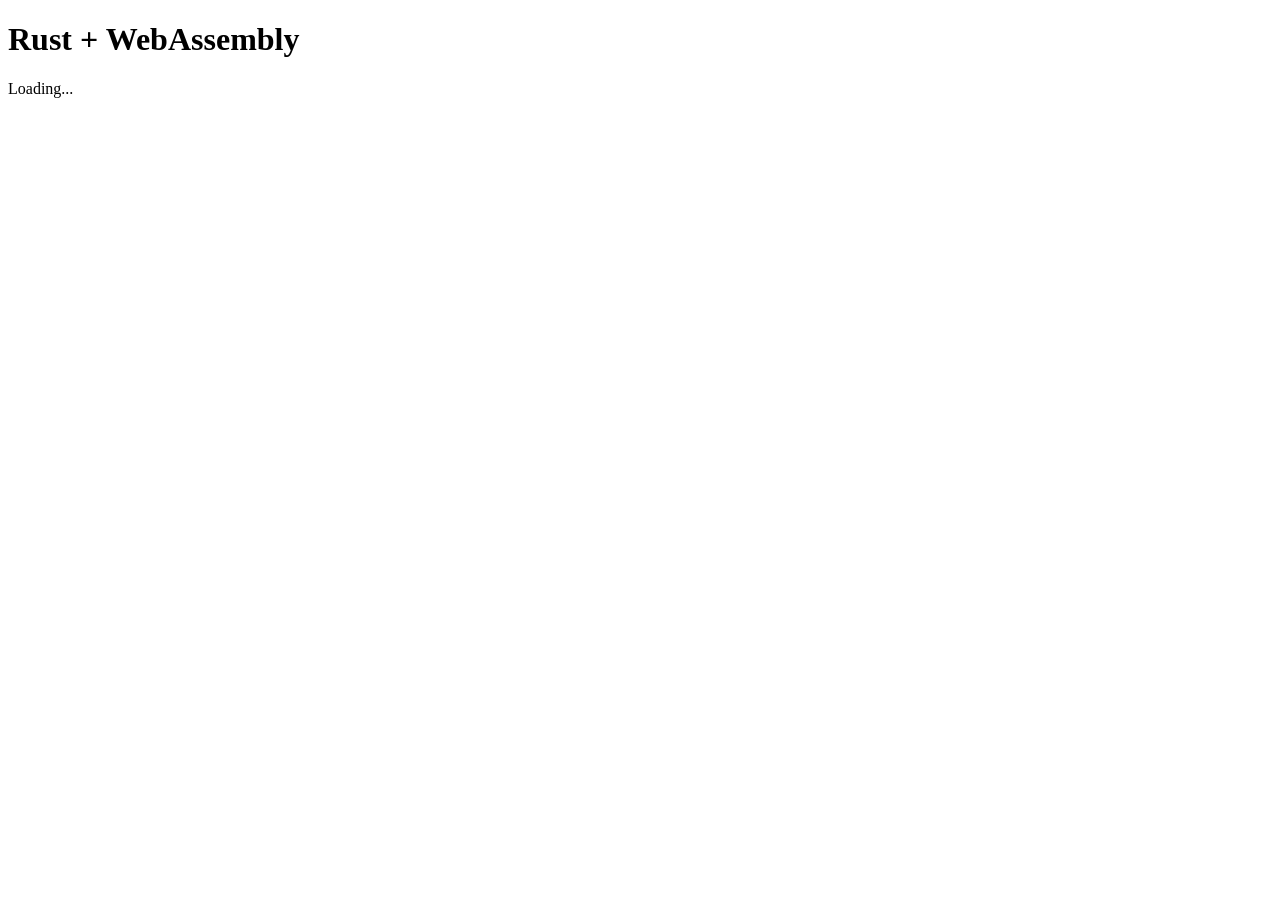
==== index.html @ 983c405c "Initial Rust and WebAssembly project" ====
<!DOCTYPE html>
<html lang="en">
<head>
    <meta charset="UTF-8">
    <title>Rust + WebAssembly</title>
</head>
<body>
    <h1>Rust + WebAssembly</h1>
    <p id="result">Loading...</p>

    <script type="module">
        import init, { add, uppercase } from "./pkg/rust_wasm_playground.js";

        async function main() {
            await init();

            const result = add(5, 10);

            document.getElementById("result").textContent =
                `Result from Rust: ${result}`;

            const message = uppercase("hello from javascript");
            document.body.appendChild(document.createElement("p")).textContent = `Message from Rust: ${message}`;
            const fileinput = document.createElement("input");
            fileinput.type = "file";
            fileinput.addEventListener("change", (event) => {
                const file = event.target.files[0];
                const reader = new FileReader();

                reader.onload = (event) => {
                    const message = uppercase(event.target.result);
                    document.body.appendChild(document.createElement("p")).textContent = `File content from Rust: ${message}`;
                };

                reader.readAsText(file);
            });

            document.body.appendChild(fileinput);
        }

        main().catch(console.error);
    </script>
</body>
</html>
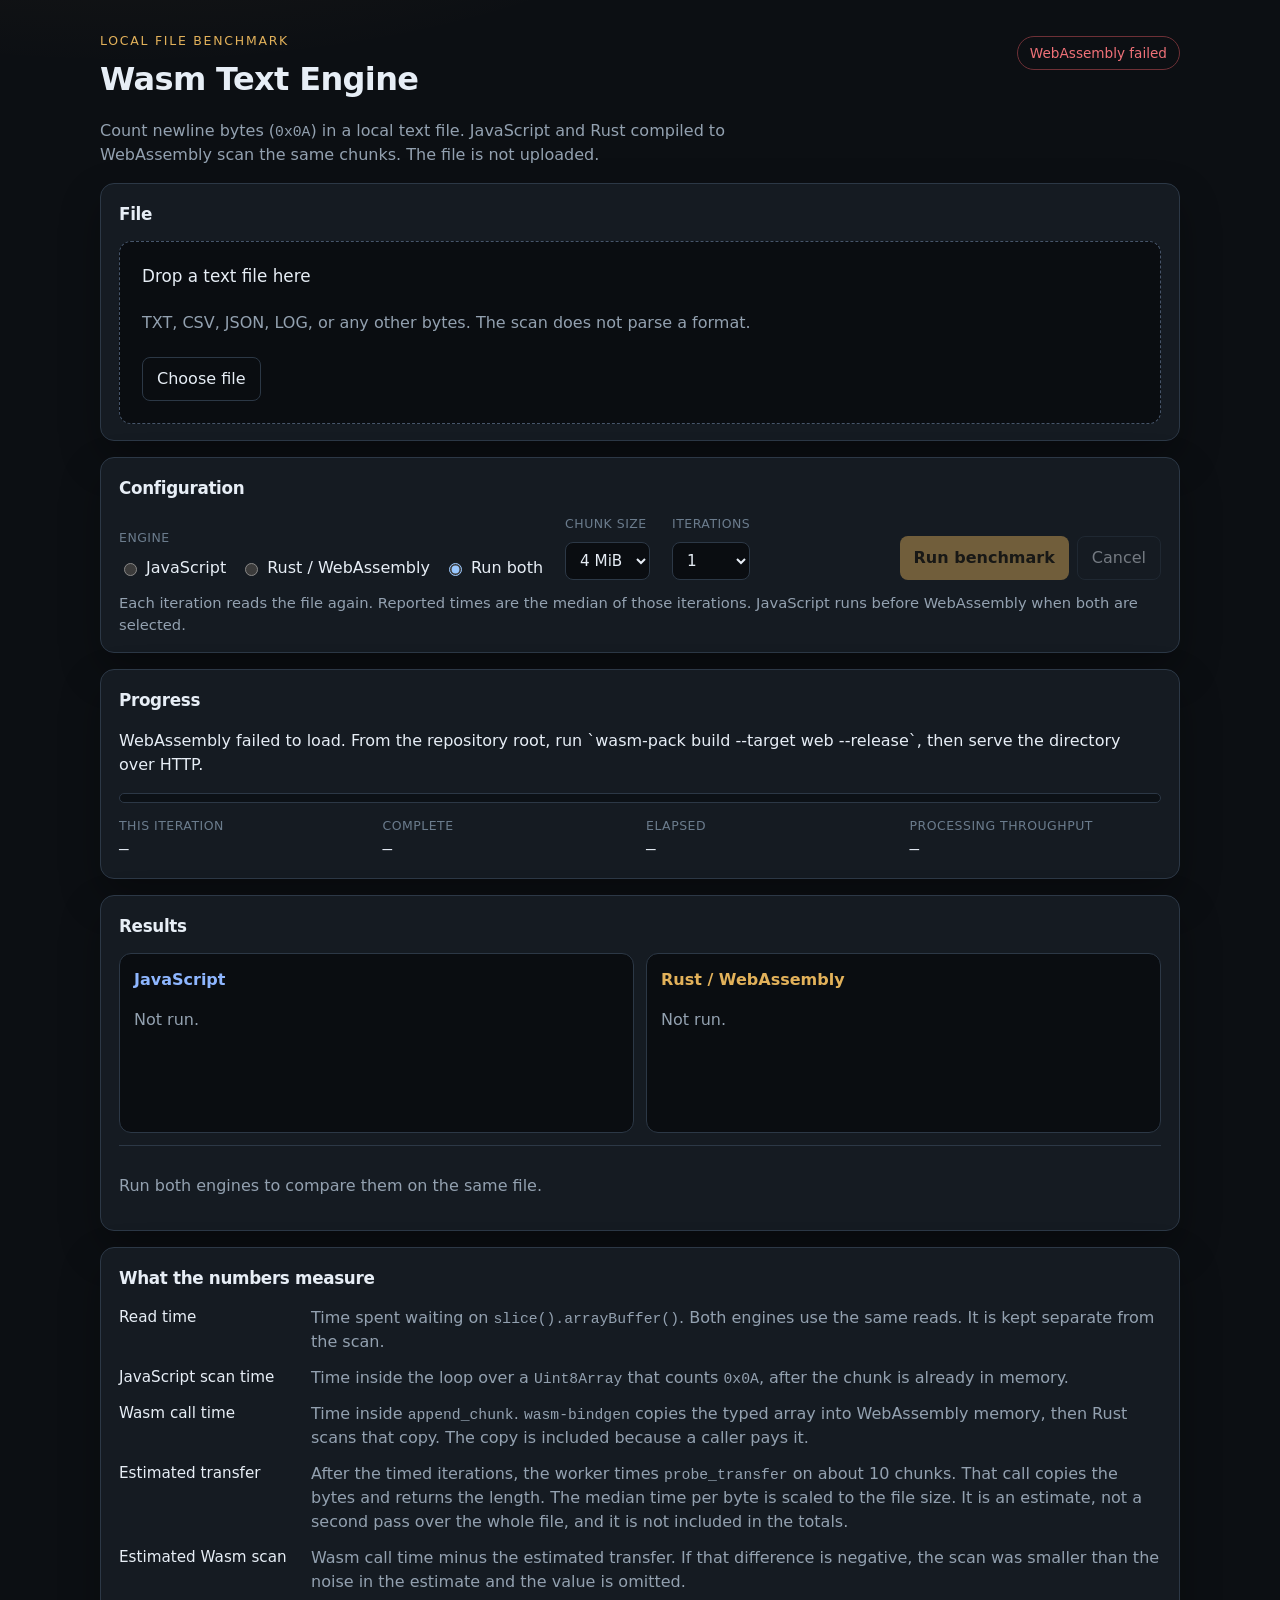
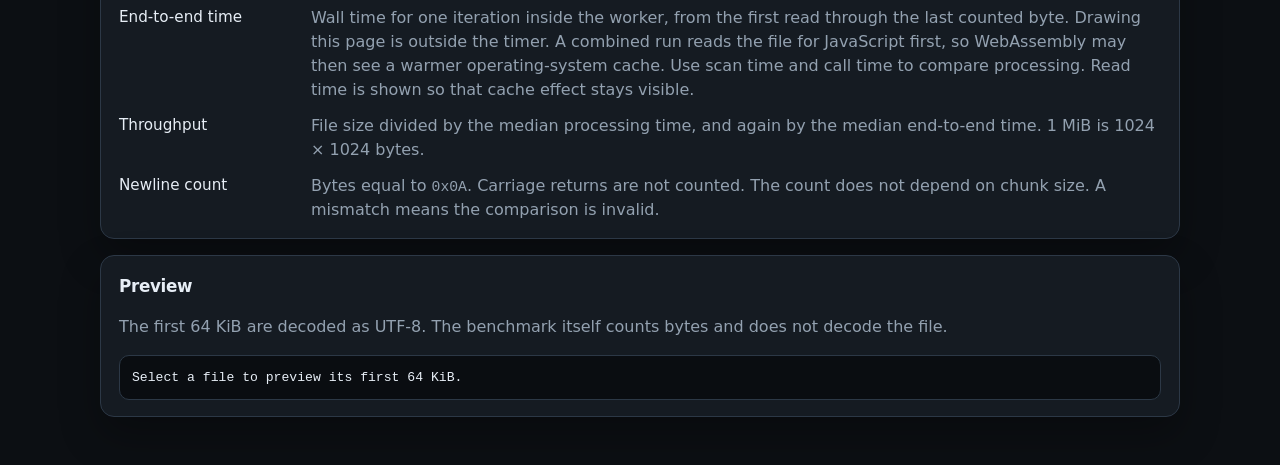
==== commit 0ffe9e21: "Add a chunked JavaScript versus WebAssembly newline benchmark Count 0x0A bytes from local files in a" ====
--- a/index.html
+++ b/index.html
@@ -2,43 +2,10 @@
 <html lang="en">
 <head>
     <meta charset="UTF-8">
-    <title>Rust + WebAssembly</title>
+    <meta http-equiv="refresh" content="0; url=web/">
+    <title>Wasm Text Engine</title>
 </head>
 <body>
-    <h1>Rust + WebAssembly</h1>
-    <p id="result">Loading...</p>
-
-    <script type="module">
-        import init, { add, uppercase } from "./pkg/rust_wasm_playground.js";
-
-        async function main() {
-            await init();
-
-            const result = add(5, 10);
-
-            document.getElementById("result").textContent =
-                `Result from Rust: ${result}`;
-
-            const message = uppercase("hello from javascript");
-            document.body.appendChild(document.createElement("p")).textContent = `Message from Rust: ${message}`;
-            const fileinput = document.createElement("input");
-            fileinput.type = "file";
-            fileinput.addEventListener("change", (event) => {
-                const file = event.target.files[0];
-                const reader = new FileReader();
-
-                reader.onload = (event) => {
-                    const message = uppercase(event.target.result);
-                    document.body.appendChild(document.createElement("p")).textContent = `File content from Rust: ${message}`;
-                };
-
-                reader.readAsText(file);
-            });
-
-            document.body.appendChild(fileinput);
-        }
-
-        main().catch(console.error);
-    </script>
+    <p><a href="web/">Open the benchmark</a></p>
 </body>
 </html>
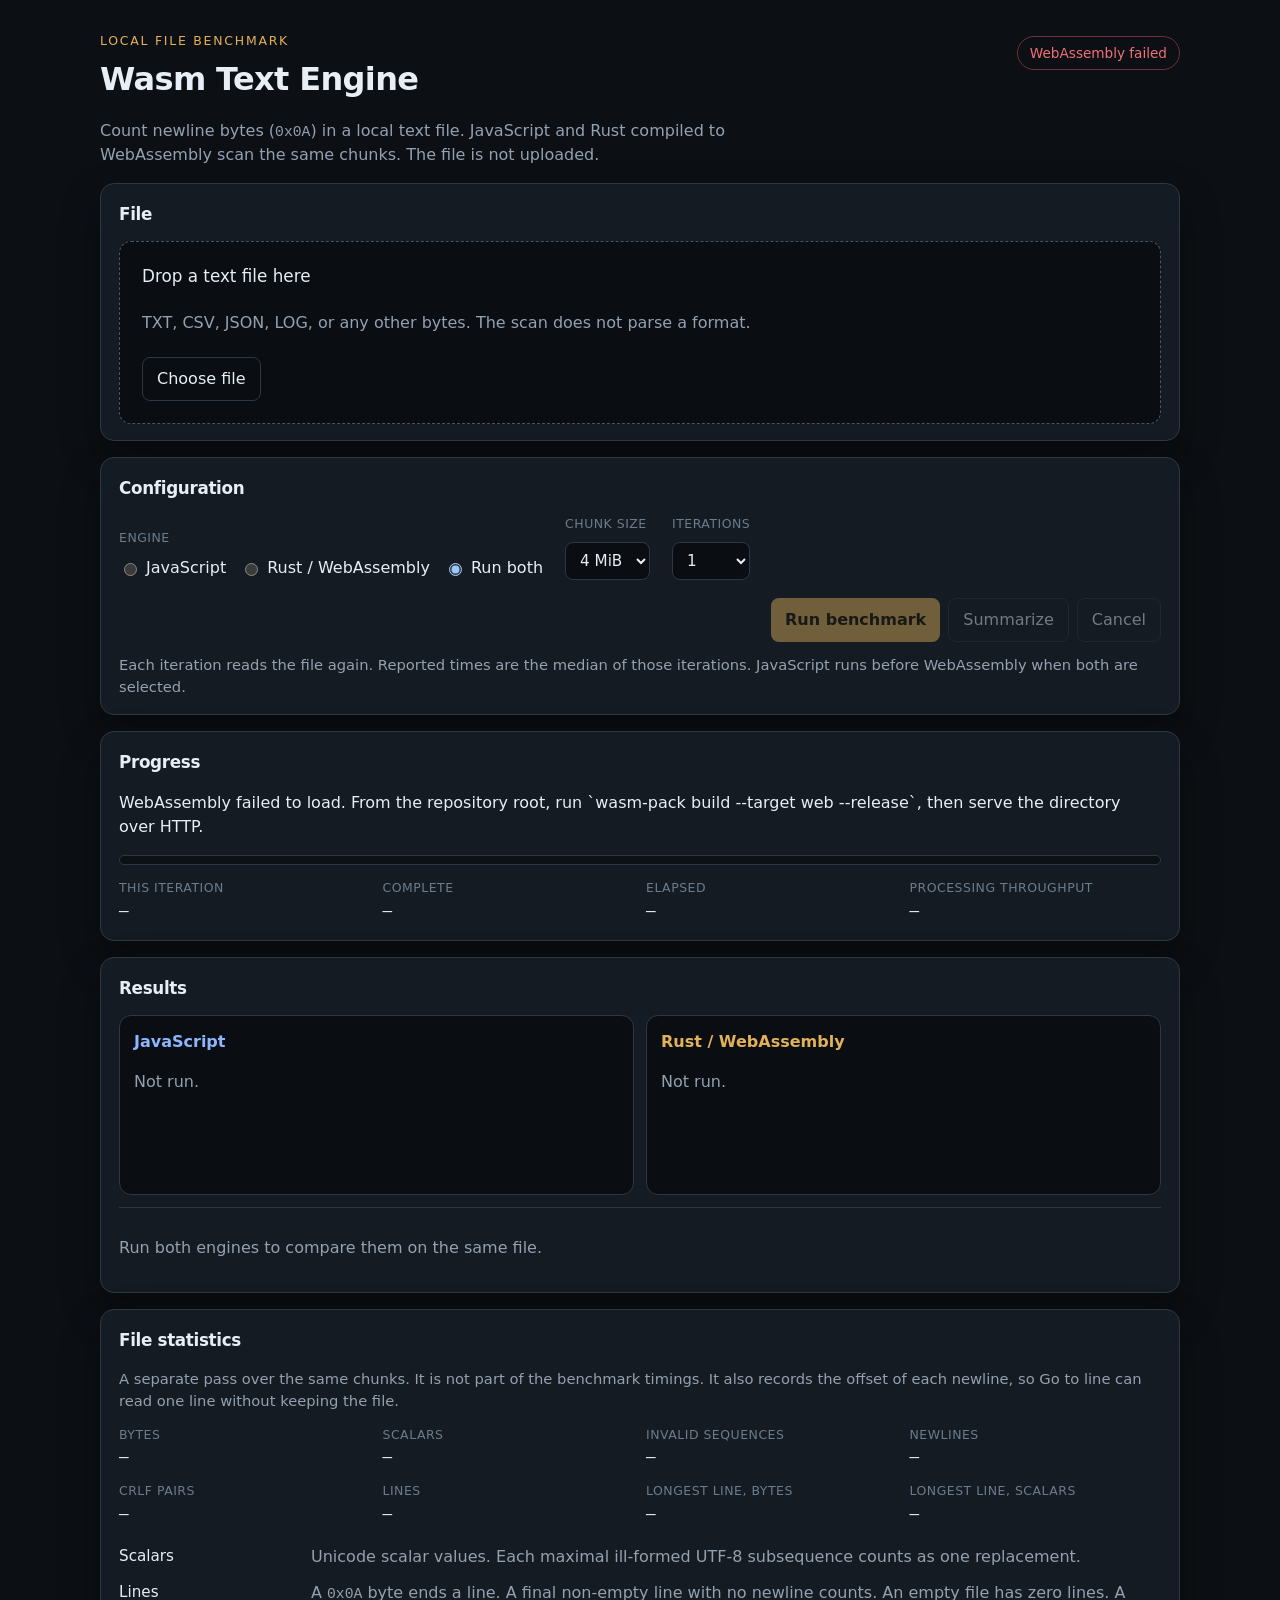
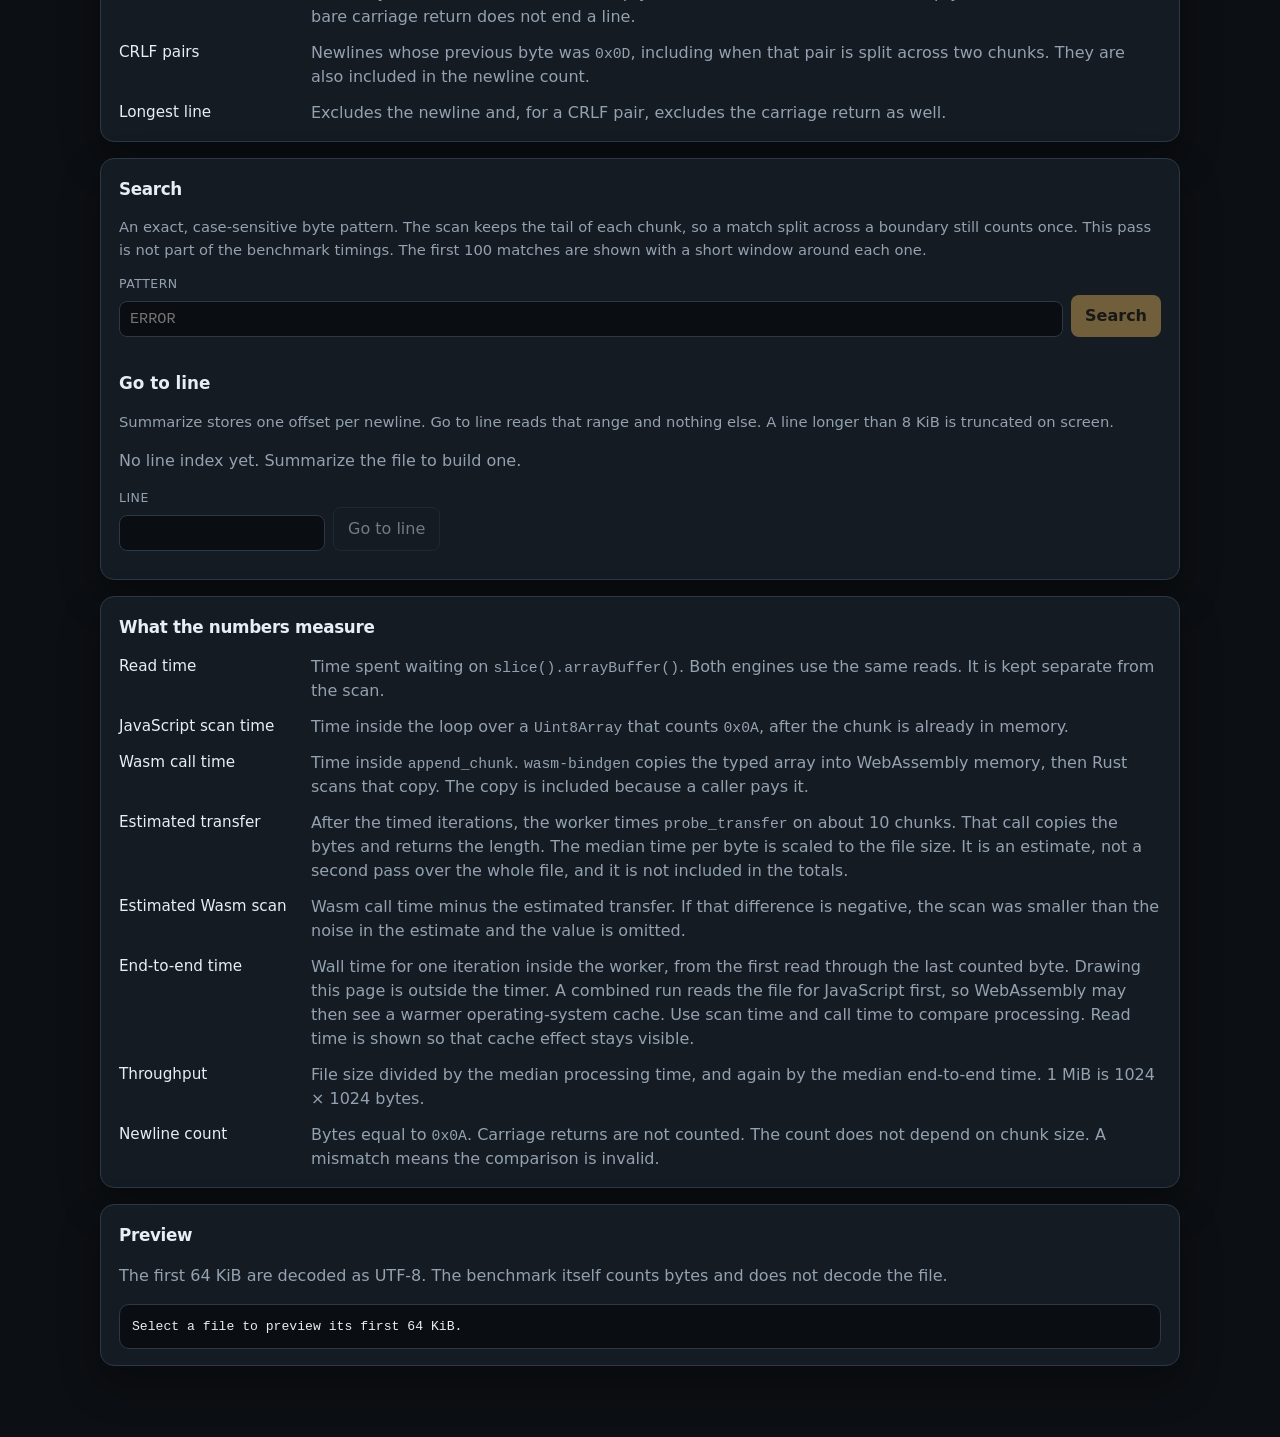
==== commit 2e09677b: "Add chunk-safe search and serve the benchmark at the site root Search keeps a short tail across chun" ====
--- a/index.html
+++ b/index.html
@@ -2,10 +2,232 @@
 <html lang="en">
 <head>
     <meta charset="UTF-8">
-    <meta http-equiv="refresh" content="0; url=web/">
+    <meta name="viewport" content="width=device-width, initial-scale=1">
     <title>Wasm Text Engine</title>
+    <link rel="stylesheet" href="./styles.css">
 </head>
 <body>
-    <p><a href="web/">Open the benchmark</a></p>
+    <div class="wrap">
+        <header class="site-header">
+            <div>
+                <p class="eyebrow">Local file benchmark</p>
+                <h1>Wasm Text Engine</h1>
+            </div>
+            <p id="wasm-status" class="status-pill" data-state="loading">Loading WebAssembly…</p>
+        </header>
+
+        <p class="lede">
+            Count newline bytes (<code>0x0A</code>) in a local text file.
+            JavaScript and Rust compiled to WebAssembly scan the same chunks.
+            The file is not uploaded.
+        </p>
+
+        <main>
+            <section class="panel" aria-labelledby="file-heading">
+                <h2 id="file-heading">File</h2>
+                <div id="dropzone" class="dropzone">
+                    <p class="dropzone-title">Drop a text file here</p>
+                    <p class="muted">TXT, CSV, JSON, LOG, or any other bytes. The scan does not parse a format.</p>
+                    <button type="button" id="choose-file" class="ghost">Choose file</button>
+                    <input id="file-input" type="file">
+                </div>
+                <dl id="file-meta" class="meta hidden">
+                    <div>
+                        <dt>Name</dt>
+                        <dd id="file-name"></dd>
+                    </div>
+                    <div>
+                        <dt>Size</dt>
+                        <dd id="file-size"></dd>
+                    </div>
+                    <div>
+                        <dt>Type</dt>
+                        <dd id="file-type"></dd>
+                    </div>
+                </dl>
+            </section>
+
+            <section class="panel" aria-labelledby="config-heading">
+                <h2 id="config-heading">Configuration</h2>
+                <div class="controls">
+                    <fieldset>
+                        <legend>Engine</legend>
+                        <label><input type="radio" name="engine" value="javascript"> JavaScript</label>
+                        <label><input type="radio" name="engine" value="wasm"> Rust / WebAssembly</label>
+                        <label><input type="radio" name="engine" value="both" checked> Run both</label>
+                    </fieldset>
+                    <label class="field">
+                        Chunk size
+                        <select id="chunk-size">
+                            <option value="1048576">1 MiB</option>
+                            <option value="2097152">2 MiB</option>
+                            <option value="4194304" selected>4 MiB</option>
+                        </select>
+                    </label>
+                    <label class="field">
+                        Iterations
+                        <select id="iterations">
+                            <option value="1" selected>1</option>
+                            <option value="3">3</option>
+                            <option value="5">5</option>
+                        </select>
+                    </label>
+                    <div class="actions">
+                        <button type="button" id="run-button" class="primary" disabled>Run benchmark</button>
+                        <button type="button" id="summarize-button" class="ghost" disabled>Summarize</button>
+                        <button type="button" id="cancel-button" class="ghost" disabled>Cancel</button>
+                    </div>
+                </div>
+                <p class="hint">Each iteration reads the file again. Reported times are the median of those iterations. JavaScript runs before WebAssembly when both are selected.</p>
+            </section>
+
+            <section class="panel" aria-labelledby="progress-heading">
+                <h2 id="progress-heading">Progress</h2>
+                <p id="run-status" role="status" aria-live="polite">Choose a file to begin.</p>
+                <div
+                    id="progress"
+                    class="progress"
+                    role="progressbar"
+                    aria-valuemin="0"
+                    aria-valuemax="100"
+                    aria-valuenow="0"
+                    aria-label="Benchmark progress"
+                >
+                    <div id="progress-fill" class="progress-fill"></div>
+                </div>
+                <dl class="stats">
+                    <div>
+                        <dt>This iteration</dt>
+                        <dd id="stat-bytes">—</dd>
+                    </div>
+                    <div>
+                        <dt>Complete</dt>
+                        <dd id="stat-percent">—</dd>
+                    </div>
+                    <div>
+                        <dt>Elapsed</dt>
+                        <dd id="stat-elapsed">—</dd>
+                    </div>
+                    <div>
+                        <dt>Processing throughput</dt>
+                        <dd id="stat-throughput">—</dd>
+                    </div>
+                </dl>
+            </section>
+
+            <section class="panel" aria-labelledby="results-heading">
+                <h2 id="results-heading">Results</h2>
+                <div id="results" class="results"></div>
+                <div id="comparison" class="comparison">
+                    <p class="muted">Run both engines to compare them on the same file.</p>
+                </div>
+            </section>
+
+            <section class="panel" aria-labelledby="summary-heading">
+                <h2 id="summary-heading">File statistics</h2>
+                <p class="hint">A separate pass over the same chunks. It is not part of the benchmark timings. It also records the offset of each newline, so Go to line can read one line without keeping the file.</p>
+                <dl id="summary" class="summary-grid">
+                    <div><dt>Bytes</dt><dd id="summary-bytes">—</dd></div>
+                    <div><dt>Scalars</dt><dd id="summary-scalars">—</dd></div>
+                    <div><dt>Invalid sequences</dt><dd id="summary-invalid">—</dd></div>
+                    <div><dt>Newlines</dt><dd id="summary-newlines">—</dd></div>
+                    <div><dt>CRLF pairs</dt><dd id="summary-crlf">—</dd></div>
+                    <div><dt>Lines</dt><dd id="summary-lines">—</dd></div>
+                    <div><dt>Longest line, bytes</dt><dd id="summary-longest-bytes">—</dd></div>
+                    <div><dt>Longest line, scalars</dt><dd id="summary-longest-scalars">—</dd></div>
+                </dl>
+                <dl class="glossary">
+                    <div>
+                        <dt>Scalars</dt>
+                        <dd>Unicode scalar values. Each maximal ill-formed UTF-8 subsequence counts as one replacement.</dd>
+                    </div>
+                    <div>
+                        <dt>Lines</dt>
+                        <dd>A <code>0x0A</code> byte ends a line. A final non-empty line with no newline counts. An empty file has zero lines. A bare carriage return does not end a line.</dd>
+                    </div>
+                    <div>
+                        <dt>CRLF pairs</dt>
+                        <dd>Newlines whose previous byte was <code>0x0D</code>, including when that pair is split across two chunks. They are also included in the newline count.</dd>
+                    </div>
+                    <div>
+                        <dt>Longest line</dt>
+                        <dd>Excludes the newline and, for a CRLF pair, excludes the carriage return as well.</dd>
+                    </div>
+                </dl>
+            </section>
+
+            <section class="panel" aria-labelledby="search-heading">
+                <h2 id="search-heading">Search</h2>
+                <p class="hint">An exact, case-sensitive byte pattern. The scan keeps the tail of each chunk, so a match split across a boundary still counts once. This pass is not part of the benchmark timings. The first 100 matches are shown with a short window around each one.</p>
+                <div class="tool-row">
+                    <label class="tool-field">
+                        Pattern
+                        <input id="search-pattern" type="text" autocomplete="off" spellcheck="false" placeholder="ERROR">
+                    </label>
+                    <button type="button" id="search-button" class="primary" disabled>Search</button>
+                </div>
+                <p id="search-meta" class="hint"></p>
+                <div id="search-hits" class="hits"></div>
+
+                <h3 id="line-heading">Go to line</h3>
+                <p class="hint">Summarize stores one offset per newline. Go to line reads that range and nothing else. A line longer than 8 KiB is truncated on screen.</p>
+                <p id="index-status" class="muted">No line index yet. Summarize the file to build one.</p>
+                <div class="tool-row">
+                    <label class="tool-field line-field">
+                        Line
+                        <input id="line-number" type="number" min="1" step="1" inputmode="numeric">
+                    </label>
+                    <button type="button" id="line-button" class="ghost" disabled>Go to line</button>
+                </div>
+                <p id="line-meta" class="hint"></p>
+                <pre id="line-text" class="preview hidden"></pre>
+            </section>
+
+            <section class="panel" aria-labelledby="metrics-heading">
+                <h2 id="metrics-heading">What the numbers measure</h2>
+                <dl class="glossary">
+                    <div>
+                        <dt>Read time</dt>
+                        <dd>Time spent waiting on <code>slice().arrayBuffer()</code>. Both engines use the same reads. It is kept separate from the scan.</dd>
+                    </div>
+                    <div>
+                        <dt>JavaScript scan time</dt>
+                        <dd>Time inside the loop over a <code>Uint8Array</code> that counts <code>0x0A</code>, after the chunk is already in memory.</dd>
+                    </div>
+                    <div>
+                        <dt>Wasm call time</dt>
+                        <dd>Time inside <code>append_chunk</code>. <code>wasm-bindgen</code> copies the typed array into WebAssembly memory, then Rust scans that copy. The copy is included because a caller pays it.</dd>
+                    </div>
+                    <div>
+                        <dt>Estimated transfer</dt>
+                        <dd>After the timed iterations, the worker times <code>probe_transfer</code> on about 10 chunks. That call copies the bytes and returns the length. The median time per byte is scaled to the file size. It is an estimate, not a second pass over the whole file, and it is not included in the totals.</dd>
+                    </div>
+                    <div>
+                        <dt>Estimated Wasm scan</dt>
+                        <dd>Wasm call time minus the estimated transfer. If that difference is negative, the scan was smaller than the noise in the estimate and the value is omitted.</dd>
+                    </div>
+                    <div>
+                        <dt>End-to-end time</dt>
+                        <dd>Wall time for one iteration inside the worker, from the first read through the last counted byte. Drawing this page is outside the timer. A combined run reads the file for JavaScript first, so WebAssembly may then see a warmer operating-system cache. Use scan time and call time to compare processing. Read time is shown so that cache effect stays visible.</dd>
+                    </div>
+                    <div>
+                        <dt>Throughput</dt>
+                        <dd>File size divided by the median processing time, and again by the median end-to-end time. 1 MiB is 1024 × 1024 bytes.</dd>
+                    </div>
+                    <div>
+                        <dt>Newline count</dt>
+                        <dd>Bytes equal to <code>0x0A</code>. Carriage returns are not counted. The count does not depend on chunk size. A mismatch means the comparison is invalid.</dd>
+                    </div>
+                </dl>
+            </section>
+
+            <section class="panel" aria-labelledby="preview-heading">
+                <h2 id="preview-heading">Preview</h2>
+                <p id="preview-meta" class="muted">The first 64 KiB are decoded as UTF-8. The benchmark itself counts bytes and does not decode the file.</p>
+                <pre id="preview-text" class="preview">Select a file to preview its first 64 KiB.</pre>
+            </section>
+        </main>
+    </div>
+    <script type="module" src="./main.js"></script>
 </body>
 </html>
--- a/styles.css
+++ b/styles.css
@@ -0,0 +1,507 @@
+:root {
+    color-scheme: dark;
+    --bg: #0c0f13;
+    --bg-elevated: #151b22;
+    --bg-inset: #0a0d11;
+    --line: #2c3846;
+    --text: #e7eef6;
+    --muted: #93a1b0;
+    --faint: #6b7c8d;
+    --accent: #e2b15a;
+    --accent-ink: #1c1508;
+    --ok: #7dcea0;
+    --danger: #f07178;
+    --js: #8eb6ff;
+    --shadow: 0 18px 40px rgba(0, 0, 0, 0.28);
+    font-family: "Segoe UI", ui-sans-serif, system-ui, sans-serif;
+}
+
+* {
+    box-sizing: border-box;
+}
+
+body {
+    margin: 0;
+    background:
+        radial-gradient(1200px 500px at 10% -10%, rgba(226, 177, 90, 0.08), transparent 55%),
+        var(--bg);
+    color: var(--text);
+    line-height: 1.5;
+}
+
+.wrap {
+    width: min(1080px, calc(100% - 32px));
+    margin: 0 auto;
+    padding: 32px 0 72px;
+}
+
+.site-header {
+    display: flex;
+    justify-content: space-between;
+    align-items: flex-start;
+    gap: 16px;
+}
+
+.eyebrow {
+    margin: 0 0 4px;
+    color: var(--accent);
+    font-size: 0.78rem;
+    letter-spacing: 0.14em;
+    text-transform: uppercase;
+}
+
+h1, h2 {
+    font-weight: 640;
+    letter-spacing: -0.02em;
+}
+
+h1 {
+    margin: 0;
+    font-size: 2rem;
+}
+
+h2 {
+    margin: 0 0 14px;
+    font-size: 1.05rem;
+}
+
+.lede {
+    max-width: 68ch;
+    color: var(--muted);
+}
+
+code {
+    font-family: ui-monospace, "SF Mono", Menlo, Consolas, monospace;
+    font-size: 0.92em;
+}
+
+.status-pill {
+    margin: 4px 0 0;
+    border: 1px solid var(--line);
+    border-radius: 999px;
+    padding: 6px 12px;
+    color: var(--muted);
+    font-size: 0.85rem;
+    white-space: nowrap;
+}
+
+.status-pill[data-state="ready"] {
+    color: var(--ok);
+    border-color: #245c3e;
+}
+
+.status-pill[data-state="error"] {
+    color: var(--danger);
+    border-color: #6e3036;
+}
+
+main {
+    display: grid;
+    gap: 16px;
+}
+
+.panel {
+    background: var(--bg-elevated);
+    border: 1px solid var(--line);
+    border-radius: 14px;
+    padding: 18px 18px 16px;
+    box-shadow: var(--shadow);
+}
+
+.dropzone {
+    display: grid;
+    justify-items: start;
+    gap: 6px;
+    border: 1px dashed #46556a;
+    border-radius: 12px;
+    padding: 22px;
+    background: var(--bg-inset);
+}
+
+.dropzone.dragover {
+    border-color: var(--accent);
+    background: #1a170f;
+}
+
+.dropzone-title {
+    margin: 0;
+    font-size: 1.05rem;
+}
+
+.muted, .hint {
+    color: var(--muted);
+}
+
+.hint {
+    margin: 12px 0 0;
+    font-size: 0.92rem;
+}
+
+#file-input {
+    position: absolute;
+    width: 1px;
+    height: 1px;
+    overflow: hidden;
+    clip: rect(0 0 0 0);
+}
+
+.meta, .stats {
+    display: grid;
+    grid-template-columns: repeat(3, minmax(0, 1fr));
+    gap: 12px;
+    margin: 14px 0 0;
+}
+
+.stats {
+    grid-template-columns: repeat(4, minmax(0, 1fr));
+}
+
+.meta div, .stats div, .metric {
+    min-width: 0;
+}
+
+dt {
+    color: var(--faint);
+    font-size: 0.78rem;
+    letter-spacing: 0.04em;
+    text-transform: uppercase;
+}
+
+dd {
+    margin: 2px 0 0;
+    overflow-wrap: anywhere;
+    font-family: ui-monospace, "SF Mono", Menlo, Consolas, monospace;
+    font-variant-numeric: tabular-nums;
+}
+
+.controls {
+    display: flex;
+    flex-wrap: wrap;
+    align-items: end;
+    gap: 18px 22px;
+}
+
+fieldset {
+    margin: 0;
+    border: 0;
+    padding: 0;
+    display: flex;
+    flex-wrap: wrap;
+    gap: 8px 14px;
+}
+
+legend {
+    padding: 0;
+    margin-bottom: 8px;
+    color: var(--faint);
+    font-size: 0.78rem;
+    letter-spacing: 0.04em;
+    text-transform: uppercase;
+}
+
+.field {
+    display: grid;
+    gap: 8px;
+    color: var(--faint);
+    font-size: 0.78rem;
+    letter-spacing: 0.04em;
+    text-transform: uppercase;
+}
+
+label {
+    display: inline-flex;
+    align-items: center;
+    gap: 6px;
+}
+
+select, button {
+    font: inherit;
+}
+
+select {
+    background: var(--bg-inset);
+    color: var(--text);
+    border: 1px solid var(--line);
+    border-radius: 8px;
+    padding: 8px 10px;
+    text-transform: none;
+    letter-spacing: 0;
+    font-size: 0.95rem;
+}
+
+.actions {
+    display: flex;
+    flex-wrap: wrap;
+    gap: 8px;
+    margin-left: auto;
+}
+
+button {
+    border-radius: 8px;
+    padding: 9px 14px;
+    cursor: pointer;
+}
+
+button.primary {
+    background: var(--accent);
+    color: var(--accent-ink);
+    border: 0;
+    font-weight: 650;
+}
+
+button.ghost {
+    background: transparent;
+    color: var(--text);
+    border: 1px solid var(--line);
+}
+
+button:disabled {
+    opacity: 0.45;
+    cursor: not-allowed;
+}
+
+:focus-visible {
+    outline: 2px solid var(--accent);
+    outline-offset: 2px;
+}
+
+.progress {
+    height: 10px;
+    margin: 12px 0 4px;
+    border-radius: 999px;
+    background: #0c1116;
+    border: 1px solid var(--line);
+    overflow: hidden;
+}
+
+.progress-fill {
+    width: 0;
+    height: 100%;
+    background: linear-gradient(90deg, #8d6a2f, var(--accent));
+    transform-origin: left center;
+}
+
+.progress.is-probe .progress-fill {
+    width: 100%;
+    animation: probe 1.1s ease-in-out infinite;
+}
+
+@keyframes probe {
+    50% { opacity: 0.45; }
+}
+
+.results {
+    display: grid;
+    grid-template-columns: 1fr 1fr;
+    gap: 12px;
+}
+
+.card {
+    border: 1px solid var(--line);
+    border-radius: 12px;
+    padding: 14px;
+    background: var(--bg-inset);
+    min-height: 180px;
+}
+
+.card h3 {
+    margin: 0 0 10px;
+    font-size: 1rem;
+}
+
+.card.javascript h3 { color: var(--js); }
+.card.wasm h3 { color: var(--accent); }
+
+.card dl {
+    display: grid;
+    gap: 8px;
+    margin: 0;
+}
+
+.metric {
+    display: grid;
+    grid-template-columns: minmax(0, 1.2fr) minmax(0, 1fr);
+    gap: 8px;
+    align-items: baseline;
+}
+
+.metric dd {
+    margin: 0;
+    text-align: right;
+}
+
+.card details {
+    margin-top: 10px;
+    color: var(--muted);
+}
+
+.card ol {
+    margin: 8px 0 0;
+    padding-left: 1.2rem;
+    font-family: ui-monospace, "SF Mono", Menlo, Consolas, monospace;
+}
+
+.comparison {
+    margin-top: 12px;
+    border-top: 1px solid var(--line);
+    padding-top: 12px;
+}
+
+.comparison ul {
+    margin: 8px 0 0;
+    padding-left: 1.1rem;
+}
+
+.banner {
+    margin: 0;
+    font-weight: 640;
+}
+
+.banner.ok { color: var(--ok); }
+.banner.error { color: var(--danger); }
+
+.summary-grid {
+    display: grid;
+    grid-template-columns: repeat(4, minmax(0, 1fr));
+    gap: 12px;
+    margin: 14px 0 18px;
+}
+
+.summary-grid dd {
+    margin: 2px 0 0;
+    font-family: ui-monospace, "SF Mono", Menlo, Consolas, monospace;
+    font-variant-numeric: tabular-nums;
+}
+
+.glossary {
+    display: grid;
+    gap: 12px;
+    margin: 0;
+}
+
+.glossary div {
+    display: grid;
+    grid-template-columns: 180px minmax(0, 1fr);
+    gap: 12px;
+}
+
+.glossary dt {
+    text-transform: none;
+    letter-spacing: 0;
+    color: var(--text);
+    font-size: 0.95rem;
+}
+
+.glossary dd {
+    margin: 0;
+    color: var(--muted);
+    font-family: inherit;
+}
+
+.preview {
+    margin: 10px 0 0;
+    max-height: 320px;
+    overflow: auto;
+    padding: 12px;
+    border-radius: 10px;
+    background: var(--bg-inset);
+    border: 1px solid var(--line);
+    white-space: pre-wrap;
+    overflow-wrap: anywhere;
+    font-family: ui-monospace, "SF Mono", Menlo, Consolas, monospace;
+    font-size: 0.82rem;
+    line-height: 1.45;
+}
+
+.tool-row {
+    display: flex;
+    flex-wrap: wrap;
+    gap: 8px;
+    align-items: end;
+    margin-top: 14px;
+}
+
+.tool-field {
+    display: grid;
+    gap: 8px;
+    flex: 1 1 240px;
+    color: var(--muted);
+    font-size: 0.78rem;
+    letter-spacing: 0.04em;
+    text-transform: uppercase;
+}
+
+.line-field {
+    flex: 0 1 160px;
+}
+
+input[type="text"],
+input[type="number"] {
+    background: var(--bg-inset);
+    color: var(--text);
+    border: 1px solid var(--line);
+    border-radius: 8px;
+    padding: 8px 10px;
+    text-transform: none;
+    letter-spacing: 0;
+    font-size: 0.95rem;
+    font-family: ui-monospace, "SF Mono", Menlo, Consolas, monospace;
+}
+
+.hits {
+    display: grid;
+    gap: 12px;
+}
+
+.hit-title {
+    margin: 0;
+    color: var(--muted);
+    font-family: ui-monospace, "SF Mono", Menlo, Consolas, monospace;
+    font-size: 0.82rem;
+}
+
+.hit-window {
+    margin: 0;
+    max-height: 160px;
+}
+
+mark {
+    background: var(--accent);
+    color: var(--accent-ink);
+    border-radius: 3px;
+    padding: 0 2px;
+}
+
+#line-heading {
+    margin: 22px 0 14px;
+    font-size: 1.05rem;
+}
+
+.hidden { display: none !important; }
+
+@media (max-width: 800px) {
+    .site-header, .glossary div, .metric {
+        display: grid;
+        grid-template-columns: 1fr;
+    }
+
+    .meta, .stats, .results, .summary-grid {
+        grid-template-columns: 1fr 1fr;
+    }
+
+    .actions {
+        margin-left: 0;
+    }
+}
+
+@media (max-width: 560px) {
+    .meta, .stats, .results, .summary-grid {
+        grid-template-columns: 1fr;
+    }
+}
+
+@media (prefers-reduced-motion: reduce) {
+    .progress.is-probe .progress-fill {
+        animation: none;
+    }
+}
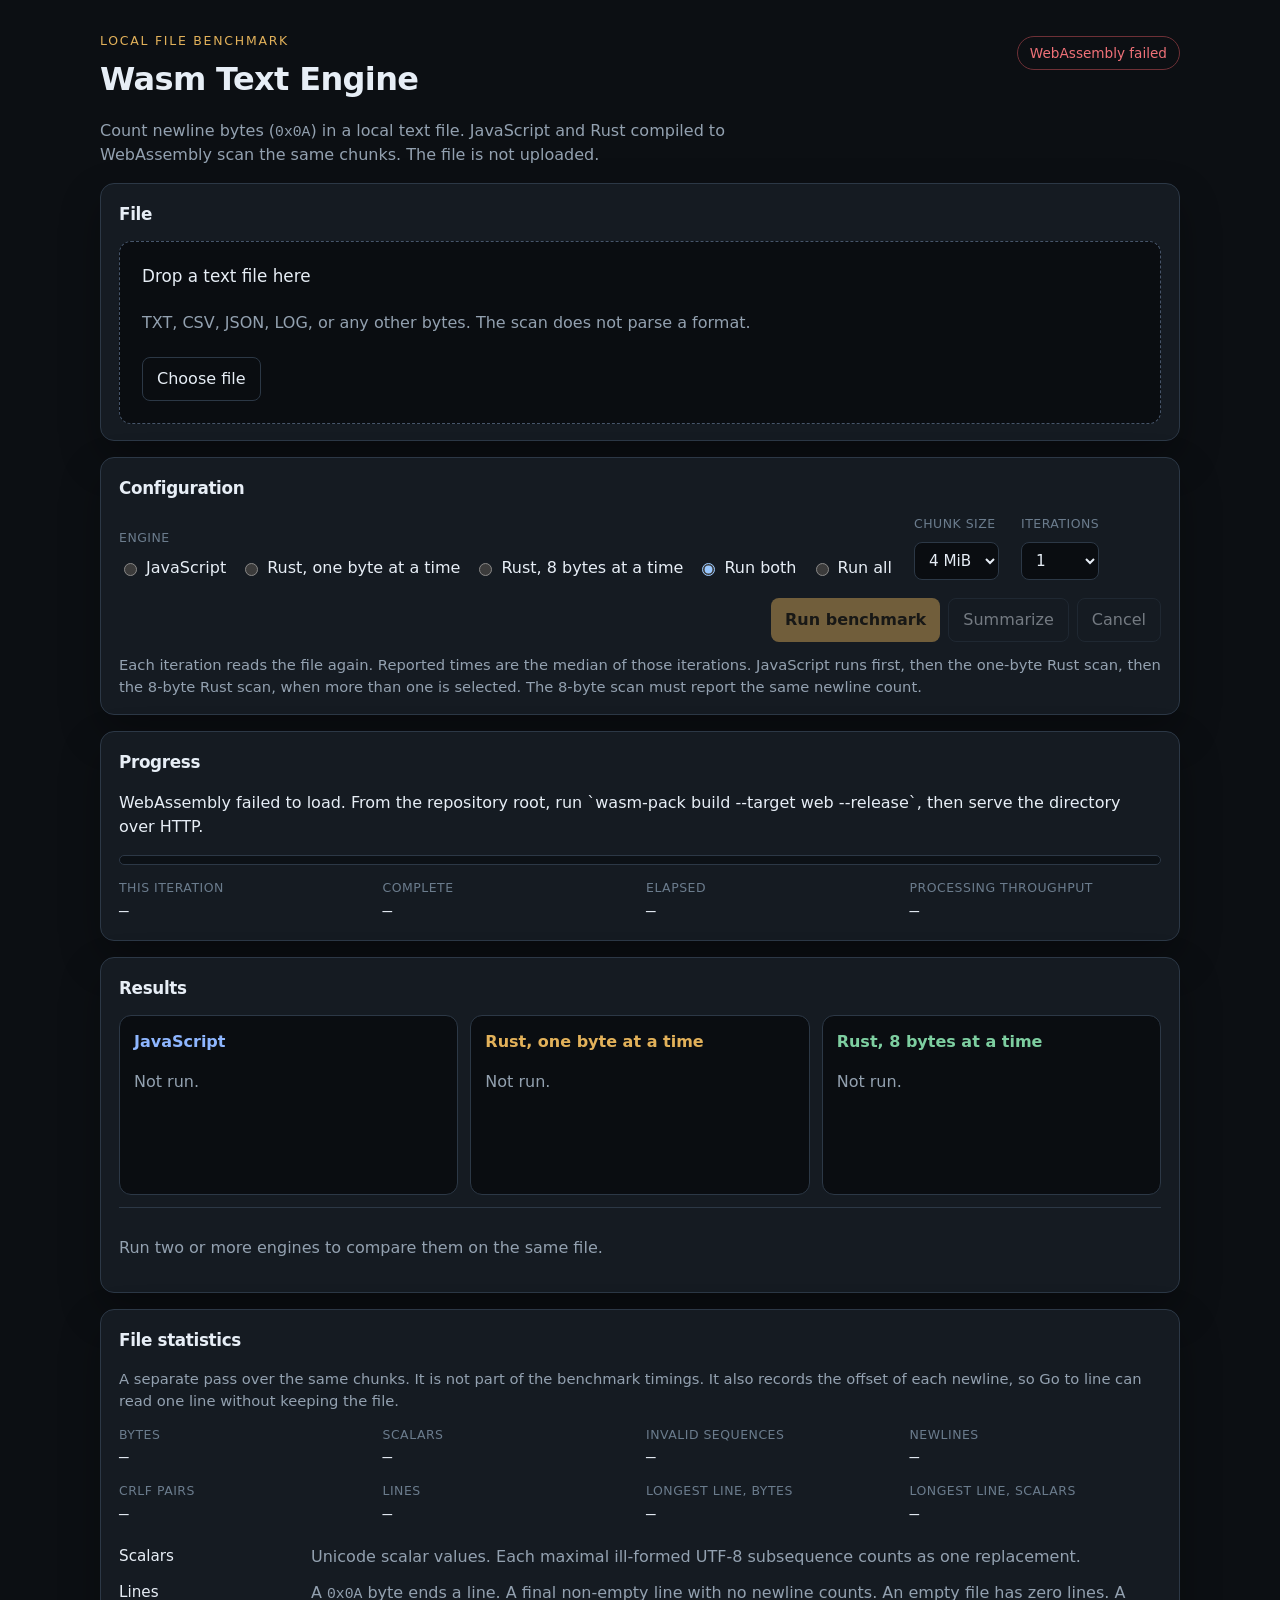
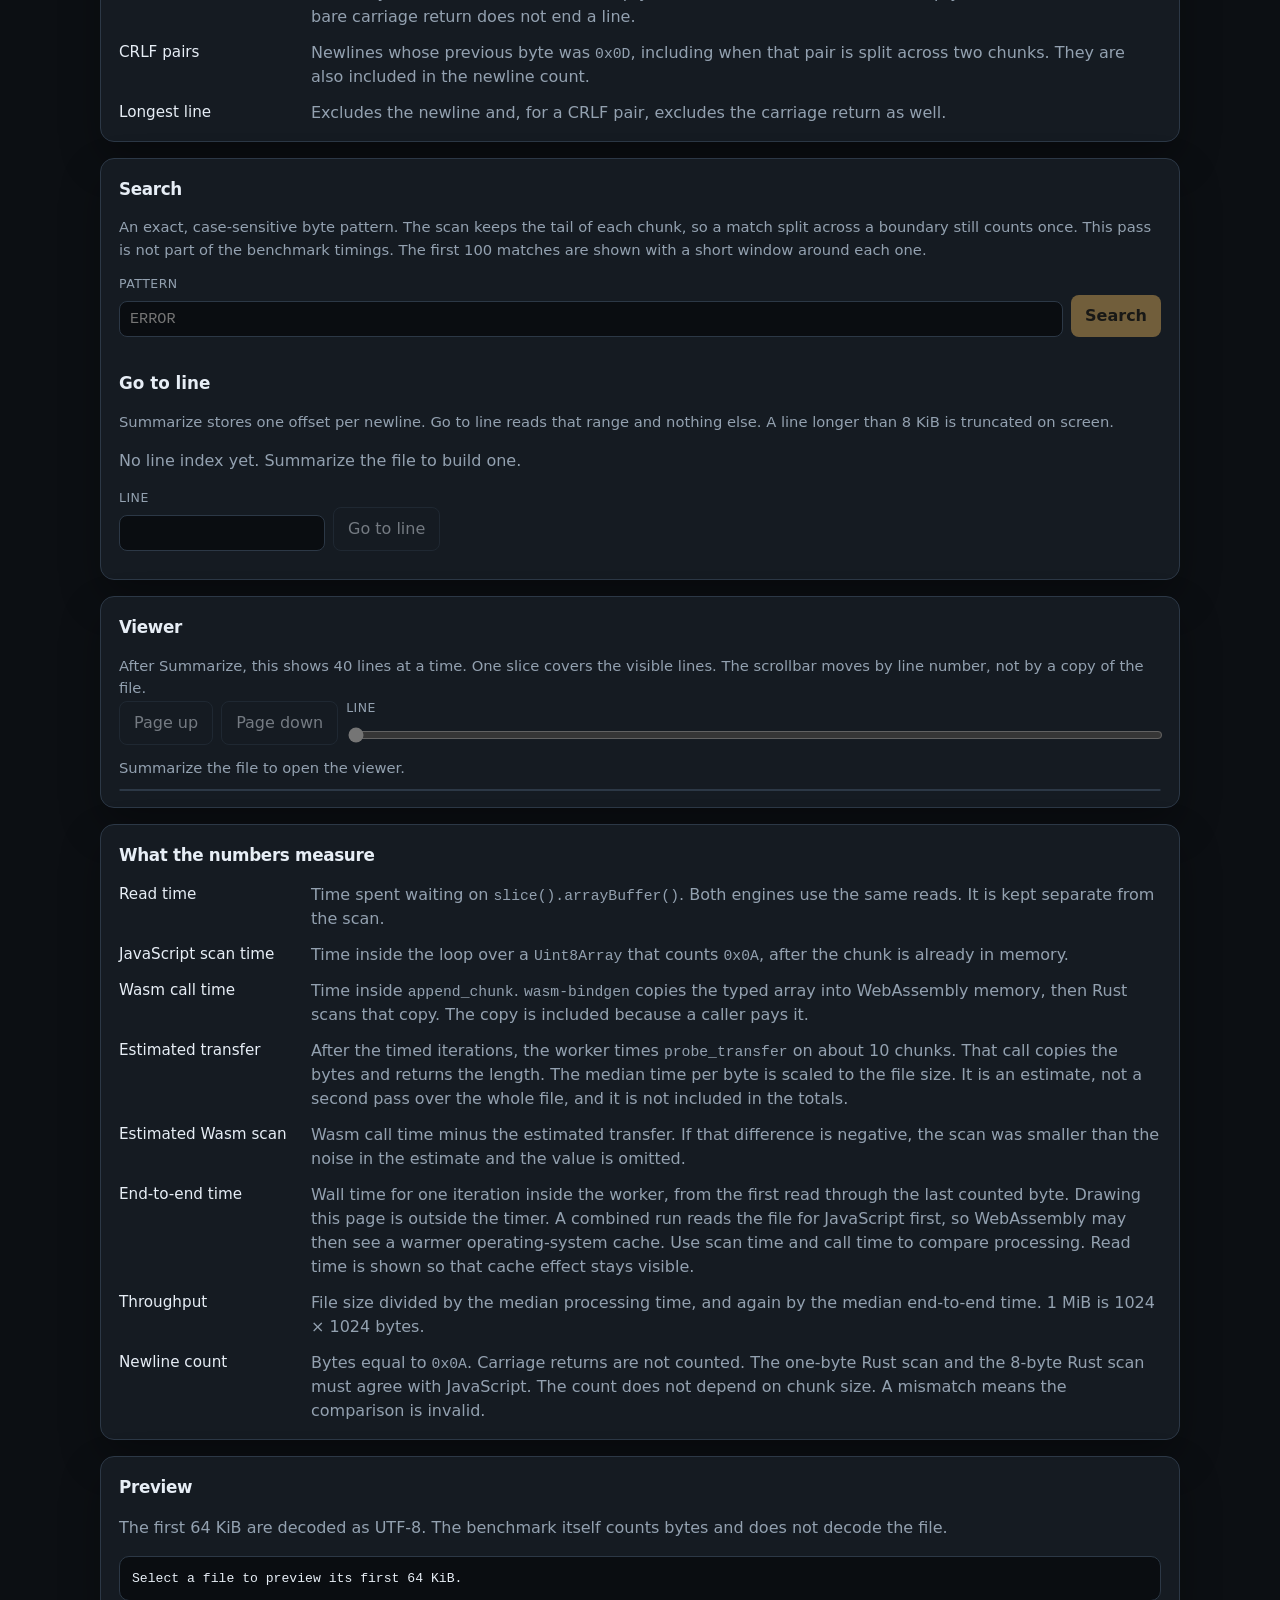
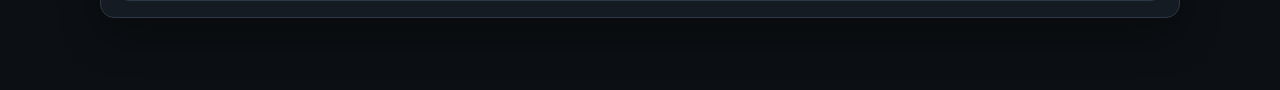
==== commit ca3d34e4: "Add a windowed line viewer and an 8-byte newline scan The viewer reads about 40 lines from the newli" ====
--- a/index.html
+++ b/index.html
@@ -53,8 +53,10 @@
                     <fieldset>
                         <legend>Engine</legend>
                         <label><input type="radio" name="engine" value="javascript"> JavaScript</label>
-                        <label><input type="radio" name="engine" value="wasm"> Rust / WebAssembly</label>
+                        <label><input type="radio" name="engine" value="wasm"> Rust, one byte at a time</label>
+                        <label><input type="radio" name="engine" value="words"> Rust, 8 bytes at a time</label>
                         <label><input type="radio" name="engine" value="both" checked> Run both</label>
+                        <label><input type="radio" name="engine" value="all"> Run all</label>
                     </fieldset>
                     <label class="field">
                         Chunk size
@@ -78,7 +80,7 @@
                         <button type="button" id="cancel-button" class="ghost" disabled>Cancel</button>
                     </div>
                 </div>
-                <p class="hint">Each iteration reads the file again. Reported times are the median of those iterations. JavaScript runs before WebAssembly when both are selected.</p>
+                <p class="hint">Each iteration reads the file again. Reported times are the median of those iterations. JavaScript runs first, then the one-byte Rust scan, then the 8-byte Rust scan, when more than one is selected. The 8-byte scan must report the same newline count.</p>
             </section>
 
             <section class="panel" aria-labelledby="progress-heading">
@@ -119,7 +121,7 @@
                 <h2 id="results-heading">Results</h2>
                 <div id="results" class="results"></div>
                 <div id="comparison" class="comparison">
-                    <p class="muted">Run both engines to compare them on the same file.</p>
+                    <p class="muted">Run two or more engines to compare them on the same file.</p>
                 </div>
             </section>
 
@@ -183,6 +185,21 @@
                 <pre id="line-text" class="preview hidden"></pre>
             </section>
 
+            <section class="panel" aria-labelledby="viewer-heading">
+                <h2 id="viewer-heading">Viewer</h2>
+                <p class="hint">After Summarize, this shows 40 lines at a time. One slice covers the visible lines. The scrollbar moves by line number, not by a copy of the file.</p>
+                <div class="viewer-bar">
+                    <button type="button" id="viewer-prev" class="ghost" disabled>Page up</button>
+                    <button type="button" id="viewer-next" class="ghost" disabled>Page down</button>
+                    <label class="tool-field viewer-scroll">
+                        Line
+                        <input id="viewer-scroll" type="range" min="1" max="1" value="1" disabled>
+                    </label>
+                </div>
+                <p id="viewer-meta" class="hint">Summarize the file to open the viewer.</p>
+                <div id="viewer-lines" class="viewer"></div>
+            </section>
+
             <section class="panel" aria-labelledby="metrics-heading">
                 <h2 id="metrics-heading">What the numbers measure</h2>
                 <dl class="glossary">
@@ -216,7 +233,7 @@
                     </div>
                     <div>
                         <dt>Newline count</dt>
-                        <dd>Bytes equal to <code>0x0A</code>. Carriage returns are not counted. The count does not depend on chunk size. A mismatch means the comparison is invalid.</dd>
+                        <dd>Bytes equal to <code>0x0A</code>. Carriage returns are not counted. The one-byte Rust scan and the 8-byte Rust scan must agree with JavaScript. The count does not depend on chunk size. A mismatch means the comparison is invalid.</dd>
                     </div>
                 </dl>
             </section>
--- a/styles.css
+++ b/styles.css
@@ -292,7 +292,7 @@
 
 .results {
     display: grid;
-    grid-template-columns: 1fr 1fr;
+    grid-template-columns: repeat(3, minmax(0, 1fr));
     gap: 12px;
 }
 
@@ -311,6 +311,7 @@
 
 .card.javascript h3 { color: var(--js); }
 .card.wasm h3 { color: var(--accent); }
+.card.words h3 { color: var(--ok); }
 
 .card dl {
     display: grid;
@@ -477,6 +478,78 @@
     font-size: 1.05rem;
 }
 
+.hit-jump {
+    justify-content: flex-start;
+    width: fit-content;
+    padding: 0;
+    border: 0;
+    background: transparent;
+    color: var(--muted);
+    font-family: ui-monospace, "SF Mono", Menlo, Consolas, monospace;
+    font-size: 0.82rem;
+    text-align: left;
+}
+
+.hit-jump:hover:not(:disabled) {
+    color: var(--text);
+}
+
+.viewer-bar {
+    display: flex;
+    flex-wrap: wrap;
+    gap: 8px;
+    align-items: end;
+}
+
+.viewer-scroll {
+    flex: 1 1 220px;
+}
+
+input[type="range"] {
+    width: 100%;
+    accent-color: var(--accent);
+}
+
+.viewer {
+    margin-top: 10px;
+    max-height: 28rem;
+    overflow: auto;
+    border: 1px solid var(--line);
+    border-radius: 10px;
+    background: var(--bg-inset);
+}
+
+.viewer-row {
+    display: grid;
+    grid-template-columns: 5.5rem minmax(0, 1fr);
+    gap: 12px;
+    min-height: 1.45em;
+    padding: 0 12px;
+    font-family: ui-monospace, "SF Mono", Menlo, Consolas, monospace;
+    font-size: 0.82rem;
+    line-height: 1.45;
+}
+
+.viewer-row.is-target {
+    background: rgba(226, 177, 90, 0.16);
+}
+
+.viewer-number {
+    color: var(--faint);
+    text-align: right;
+    font-variant-numeric: tabular-nums;
+}
+
+.viewer-text {
+    overflow: hidden;
+    white-space: pre;
+    text-overflow: ellipsis;
+}
+
+.viewer-cut {
+    color: var(--accent);
+}
+
 .hidden { display: none !important; }
 
 @media (max-width: 800px) {
